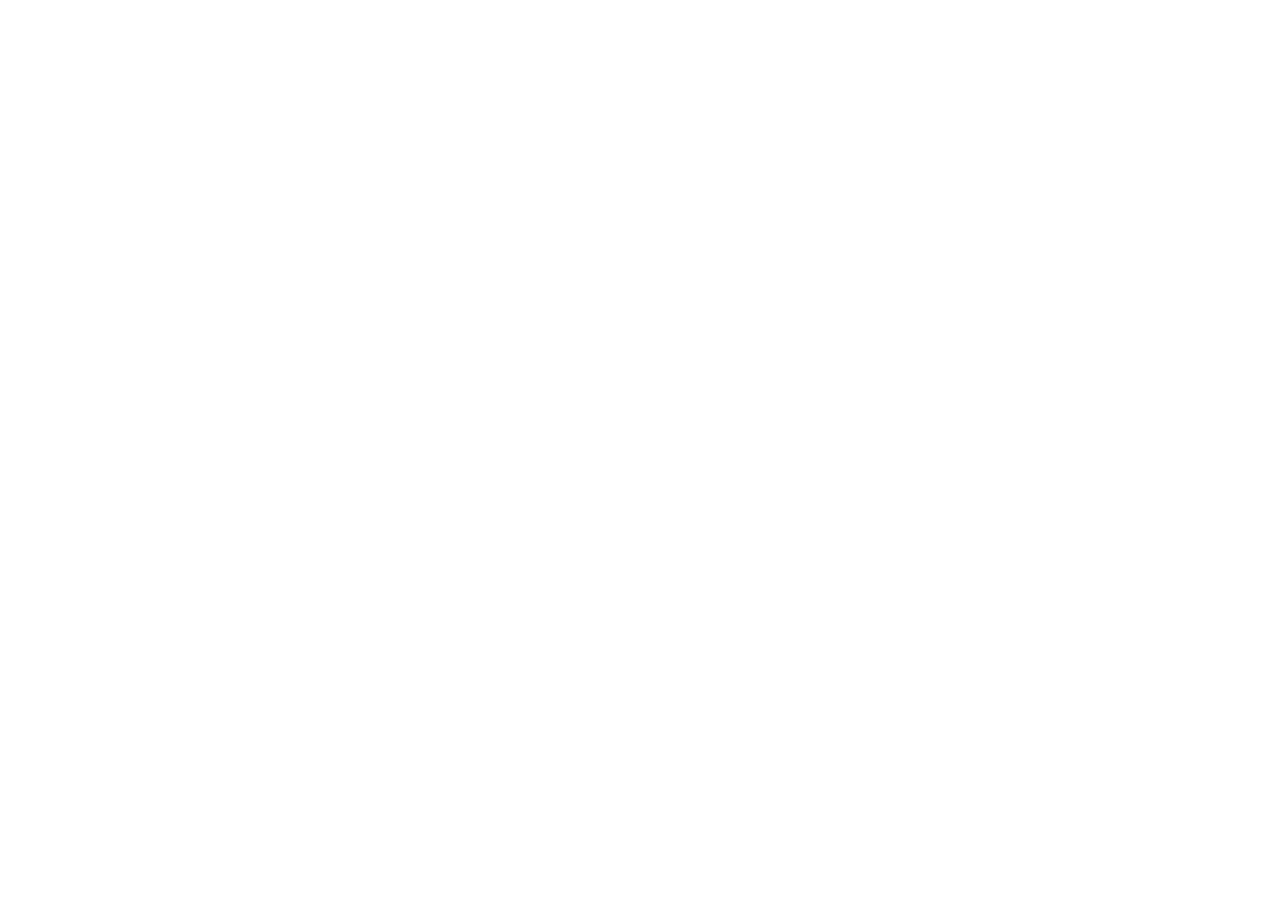
==== public/ticker.html @ c3b3b922 "ticker 0.1" ====
<!DOCTYPE html>
<html>
<head>
<meta charset="UTF-8">
<title>Starting...</title>
<script>
  const workerCode = `
    const SYMBOL = 'SPCX'; 
    const API_KEY = 'd8m4dkpr01qkiso5gv30d8m4dkpr01qkiso5gv3g'; 
    const API_URL = \`https://finnhub.io/api/v1/quote?symbol=\${SYMBOL}&token=\${API_KEY}\`;

    // Updates every 10 seconds (10000ms) to avoid hitting free API rate limits
    setInterval(async () => {
      try {
        const response = await fetch(API_URL);
        const data = await response.json();
        
        // Finnhub returns current price as 'c' and percent change as 'dp'
        if (data.c !== undefined && data.c !== 0) {
            const price = data.c.toFixed(2);
            const direction = data.dp >= 0 ? '▲' : '▼';
            const percent = Math.abs(data.dp).toFixed(2);
            
            postMessage(\`\${SYMBOL} \$\${price} \${direction} \${percent}%\`);
        } else {
            postMessage('Check API Key/Symbol');
        }
      } catch (err) {
        postMessage('Network Error');
      }
    }, 10000); 
  `;

  // Spin up the worker from a Blob so it remains a single file
  const blob = new Blob([workerCode], { type: 'application/javascript' });
  const worker = new Worker(URL.createObjectURL(blob));

  // The main thread receives the data and updates the titlebar
  worker.onmessage = (e) => {
    document.title = e.data;
  };
</script>
</head>
<body></body>
</html>
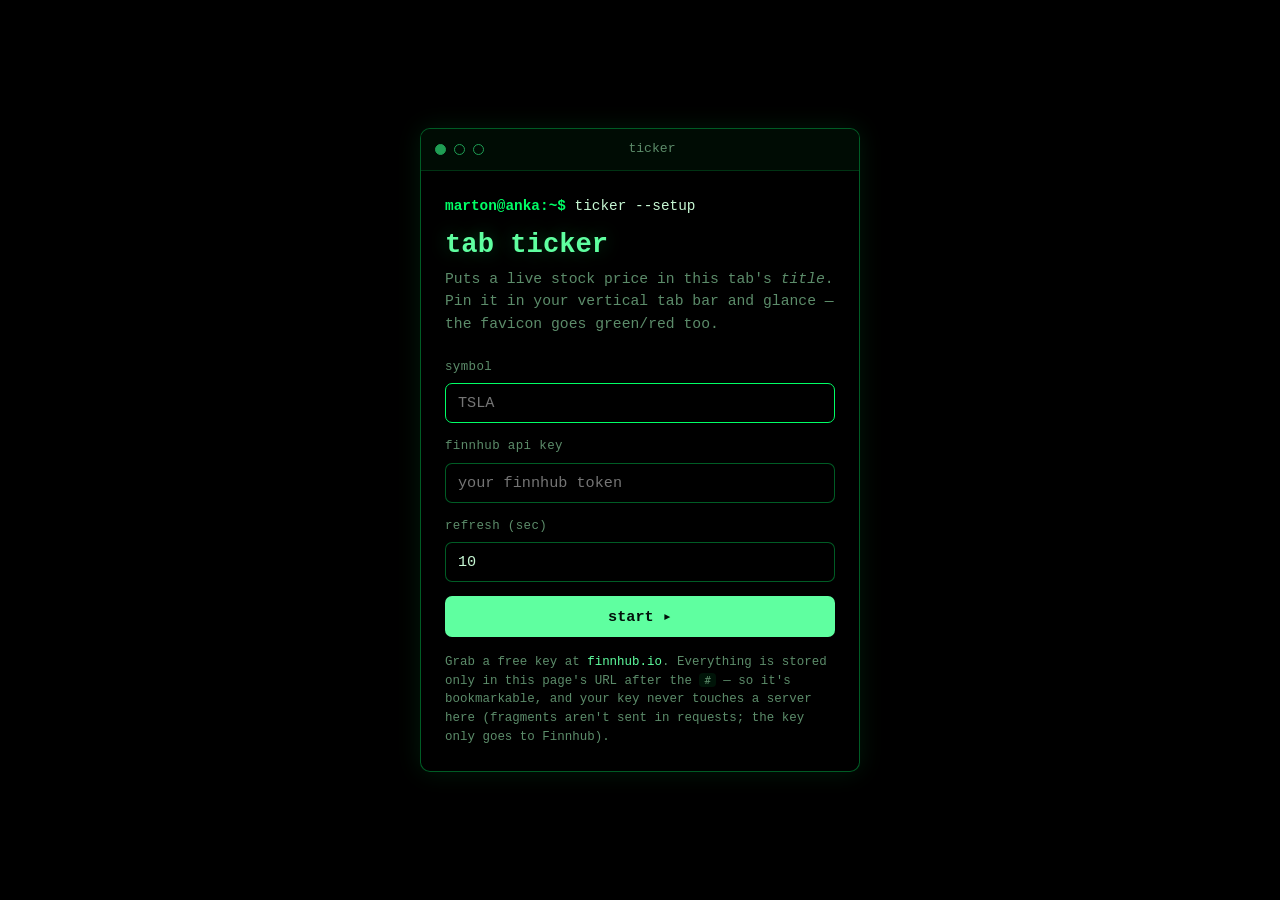
==== commit 12e694cd: "ticker 0.2" ====
--- a/public/ticker.html
+++ b/public/ticker.html
@@ -1,45 +1,281 @@
-<!DOCTYPE html>
-<html>
+<!doctype html>
+<html lang="en">
 <head>
-<meta charset="UTF-8">
-<title>Starting...</title>
-<script>
-  const workerCode = `
-    const SYMBOL = 'SPCX'; 
-    const API_KEY = 'd8m4dkpr01qkiso5gv30d8m4dkpr01qkiso5gv3g'; 
-    const API_URL = \`https://finnhub.io/api/v1/quote?symbol=\${SYMBOL}&token=\${API_KEY}\`;
-
-    // Updates every 10 seconds (10000ms) to avoid hitting free API rate limits
-    setInterval(async () => {
-      try {
-        const response = await fetch(API_URL);
-        const data = await response.json();
-        
-        // Finnhub returns current price as 'c' and percent change as 'dp'
-        if (data.c !== undefined && data.c !== 0) {
-            const price = data.c.toFixed(2);
-            const direction = data.dp >= 0 ? '▲' : '▼';
-            const percent = Math.abs(data.dp).toFixed(2);
-            
-            postMessage(\`\${SYMBOL} \$\${price} \${direction} \${percent}%\`);
-        } else {
-            postMessage('Check API Key/Symbol');
+<meta charset="utf-8">
+<meta name="viewport" content="width=device-width, initial-scale=1">
+<meta name="color-scheme" content="dark">
+<meta name="robots" content="noindex">
+<title>ticker</title>
+<style>
+  :root {
+    color-scheme: dark;
+    --bg: #000;
+    --panel: rgba(0, 0, 0, 0.72);
+    --green: #00ff66;
+    --green-soft: #5fffa0;
+    --green-dim: #1f9e54;
+    --text: #c6f7d3;
+    --muted: #5c8c6a;
+    --line: rgba(0, 255, 102, 0.16);
+    --line-bright: rgba(0, 255, 102, 0.36);
+    --red: #ff5b5b;
+    --mono: ui-monospace, SFMono-Regular, Menlo, Consolas, "Liberation Mono", "DejaVu Sans Mono", monospace;
+  }
+  * { box-sizing: border-box; }
+  body {
+    margin: 0; min-height: 100vh; display: flex; align-items: center; justify-content: center;
+    padding: 24px 16px; background: var(--bg); color: var(--text);
+    font-family: var(--mono); font-size: 15px; line-height: 1.55; -webkit-font-smoothing: antialiased;
+  }
+  a { color: var(--green-soft); text-decoration: none; }
+  a:hover { color: var(--green); }
+  .term {
+    width: 100%; max-width: 440px; border: 1px solid var(--line-bright); border-radius: 10px;
+    background: var(--panel); box-shadow: 0 0 24px rgba(0, 255, 102, 0.1), 0 24px 70px rgba(0, 0, 0, 0.6);
+    overflow: hidden;
+  }
+  .term-bar {
+    display: flex; align-items: center; gap: 8px; padding: 10px 14px;
+    border-bottom: 1px solid var(--line); background: rgba(0, 20, 8, 0.6);
+  }
+  .dot { width: 11px; height: 11px; border-radius: 50%; border: 1px solid var(--green-dim); }
+  .dot:first-child { background: var(--green-dim); }
+  .term-title { flex: 1; text-align: center; margin-right: 33px; color: var(--muted); font-size: 0.82rem; }
+  .term-body { padding: 24px; }
+  .prompt { color: var(--green); font-weight: 700; }
+  .cmd-line { margin: 0 0 14px; font-size: 0.9rem; word-break: break-word; }
+  .name { margin: 0 0 8px; font-size: 1.7rem; line-height: 1.05; color: var(--green-soft); text-shadow: 0 0 18px rgba(0, 255, 102, 0.28); }
+  .tagline { margin: 0 0 22px; color: var(--muted); font-size: 0.92rem; }
+  .form { display: flex; flex-direction: column; gap: 14px; }
+  label { display: flex; flex-direction: column; gap: 6px; font-size: 0.78rem; color: var(--muted); letter-spacing: 0.03em; }
+  input {
+    font-family: var(--mono); font-size: 0.95rem; color: var(--text); background: rgba(0, 0, 0, 0.5);
+    border: 1px solid var(--line-bright); border-radius: 7px; padding: 10px 12px; outline: none; width: 100%;
+  }
+  input:focus { border-color: var(--green); }
+  .row { display: flex; gap: 12px; }
+  .row label { flex: 1; }
+  .btn {
+    font-family: var(--mono); font-weight: 700; font-size: 0.95rem; color: #02100a; background: var(--green-soft);
+    border: none; border-radius: 7px; padding: 11px 16px; cursor: pointer; transition: background 0.14s ease;
+  }
+  .btn:hover { background: var(--green); }
+  .btn-ghost { color: var(--green-soft); background: transparent; border: 1px solid var(--line-bright); }
+  .btn-ghost:hover { background: rgba(0, 255, 102, 0.08); color: var(--green); }
+  .hint { margin: 2px 0 0; color: var(--muted); font-size: 0.78rem; line-height: 1.5; }
+  code { background: rgba(0, 255, 102, 0.08); padding: 1px 5px; border-radius: 4px; font-size: 0.85em; }
+  .quote { display: flex; align-items: baseline; gap: 14px; margin: 4px 0; flex-wrap: wrap; }
+  .price { font-size: 2.6rem; font-weight: 700; color: var(--green-soft); }
+  .change { font-size: 1.05rem; font-weight: 700; color: var(--muted); }
+  .change.up { color: #00e676; }
+  .change.down { color: var(--red); }
+  .meta { margin: 10px 0 0; color: var(--muted); font-size: 0.8rem; word-break: break-word; }
+  .meta.err { color: var(--red); }
+  .actions { margin-top: 22px; display: flex; gap: 10px; }
+  [hidden] { display: none !important; }
+</style>
+</head>
+<body>
+  <main class="term">
+    <div class="term-bar">
+      <span class="dot"></span><span class="dot"></span><span class="dot"></span>
+      <span class="term-title">ticker</span>
+    </div>
+    <div class="term-body">
+
+      <!-- ===== setup ===== -->
+      <section id="setup" hidden>
+        <p class="cmd-line"><span class="prompt">marton@anka:~$</span> ticker --setup</p>
+        <h1 class="name">tab ticker</h1>
+        <p class="tagline">Puts a live stock price in this tab's <em>title</em>. Pin it in your vertical tab bar and glance &mdash; the favicon goes green/red too.</p>
+        <form id="form" class="form" autocomplete="off">
+          <label>symbol
+            <input id="symbol" placeholder="TSLA" autocapitalize="characters" autocomplete="off" spellcheck="false" required>
+          </label>
+          <label>finnhub api key
+            <input id="key" type="password" placeholder="your finnhub token" autocomplete="off" spellcheck="false" required>
+          </label>
+          <div class="row">
+            <label>refresh (sec)
+              <input id="interval" type="number" min="5" step="1" value="10">
+            </label>
+          </div>
+          <button type="submit" class="btn">start &#9656;</button>
+          <p class="hint">
+            Grab a free key at <a href="https://finnhub.io/register" target="_blank" rel="noopener noreferrer">finnhub.io</a>.
+            Everything is stored only in this page's URL after the <code>#</code> &mdash; so it's bookmarkable, and your key
+            never touches a server here (fragments aren't sent in requests; the key only goes to Finnhub).
+          </p>
+        </form>
+      </section>
+
+      <!-- ===== live ===== -->
+      <section id="live" hidden>
+        <p class="cmd-line"><span class="prompt">$</span> watching <span id="liveSymbol" class="prompt">&mdash;</span></p>
+        <div class="quote">
+          <span id="price" class="price">&mdash;</span>
+          <span id="change" class="change">&mdash;</span>
+        </div>
+        <p class="meta"><span id="status">starting&hellip;</span> &middot; updated <span id="updated">&mdash;</span></p>
+        <p class="meta">tab title &rarr; <code id="titlePreview">&mdash;</code></p>
+        <div class="actions">
+          <button id="edit" type="button" class="btn btn-ghost">change</button>
+          <button id="copy" type="button" class="btn btn-ghost">copy link</button>
+        </div>
+      </section>
+
+    </div>
+  </main>
+
+  <!-- worker source kept as inert text so it needs no escaping; spun up from a Blob to stay single-file -->
+  <script id="worker-src" type="text/worker">
+    var timer = null;
+    onmessage = function (e) {
+      var symbol = e.data.symbol, apiKey = e.data.apiKey, interval = e.data.interval;
+      var url = 'https://finnhub.io/api/v1/quote?symbol=' + encodeURIComponent(symbol) + '&token=' + encodeURIComponent(apiKey);
+      if (timer) clearInterval(timer);
+      var tick = function () {
+        fetch(url).then(function (res) {
+          if (!res.ok) {
+            postMessage({ error: res.status === 429 ? 'rate limited - slow the refresh'
+              : (res.status === 401 || res.status === 403) ? 'invalid api key'
+              : 'http ' + res.status });
+            return null;
+          }
+          return res.json();
+        }).then(function (d) {
+          if (!d) return;
+          if (typeof d.c === 'number' && d.c !== 0) {
+            postMessage({ symbol: symbol, c: d.c, dp: typeof d.dp === 'number' ? d.dp : 0 });
+          } else {
+            postMessage({ error: 'no data for ' + symbol });
+          }
+        }).catch(function () { postMessage({ error: 'network error' }); });
+      };
+      tick();                              // fetch immediately, don't wait a full interval
+      timer = setInterval(tick, interval);
+    };
+  </script>
+
+  <script>
+    (function () {
+      var $ = function (id) { return document.getElementById(id); };
+      var setupEl = $('setup'), liveEl = $('live'), formEl = $('form');
+      var symEl = $('symbol'), keyEl = $('key'), intEl = $('interval');
+      var priceEl = $('price'), changeEl = $('change'), statusEl = $('status'),
+          updatedEl = $('updated'), titlePrevEl = $('titlePreview'), liveSymEl = $('liveSymbol');
+      var faviconState = true;
+      var faviconFirst = true;
+
+      // --- config <-> URL fragment (base64url of JSON; never leaves the client) ---
+      function enc(o) { return btoa(JSON.stringify(o)).replace(/\+/g, '-').replace(/\//g, '_').replace(/=+$/, ''); }
+      function dec(s) { try { return JSON.parse(atob(s.replace(/-/g, '+').replace(/_/g, '/'))); } catch (e) { return null; } }
+      function parseHash() { var h = location.hash.slice(1); return h ? dec(h) : null; }
+
+      // --- worker ---
+      var worker = null, lastKey = '', curSymbol = '';
+      function ensureWorker() {
+        if (worker) return worker;
+        var blob = new Blob([$('worker-src').textContent], { type: 'application/javascript' });
+        worker = new Worker(URL.createObjectURL(blob));
+        worker.onmessage = onTick;
+        return worker;
+      }
+      function startWorker(cfg) {
+        var key = cfg.s + '|' + cfg.k + '|' + cfg.i;
+        if (key === lastKey) return;       // dedupe identical (re)submits
+        lastKey = key;
+        ensureWorker().postMessage({ symbol: cfg.s, apiKey: cfg.k, interval: Math.max(5, parseInt(cfg.i, 10) || 10) * 1000 });
+      }
+
+      function setStatus(text, isErr) { statusEl.textContent = text; statusEl.parentNode.className = 'meta' + (isErr ? ' err' : ''); }
+
+      function onTick(e) {
+        var m = e.data;
+        if (m.error) {
+          document.title = '⚠ ' + (curSymbol || 'ticker');   // ⚠
+          setStatus(m.error, true);
+          return;
         }
-      } catch (err) {
-        postMessage('Network Error');
-      }
-    }, 10000); 
-  `;
-
-  // Spin up the worker from a Blob so it remains a single file
-  const blob = new Blob([workerCode], { type: 'application/javascript' });
-  const worker = new Worker(URL.createObjectURL(blob));
-
-  // The main thread receives the data and updates the titlebar
-  worker.onmessage = (e) => {
-    document.title = e.data;
-  };
-</script>
-</head>
-<body></body>
-</html>+        var up = m.dp >= 0;
+        var price = m.c.toFixed(2);
+        var pct = (up ? '+' : '') + m.dp.toFixed(2) + '%';
+        var title = m.symbol + ' ' + price + '  ' + pct;
+        document.title = title;
+        setFavicon(up);
+        priceEl.textContent = '$' + price;
+        changeEl.textContent = arrow + ' ' + pct;
+        changeEl.className = 'change ' + (up ? 'up' : 'down');
+        titlePrevEl.textContent = title;
+        updatedEl.textContent = new Date().toLocaleTimeString();
+        setStatus('live', false);
+      }
+
+      // --- color-coded favicon so the vertical tab reads at a glance ---
+      function setFavicon(up) {
+        if (faviconFirst) 
+          faviconFirst = false;
+        else 
+          if (faviconState == up)
+            return;
+        faviconState = up;
+        var c = document.createElement('canvas'); c.width = 32; c.height = 32;
+        var x = c.getContext('2d');
+        x.fillStyle = up ? '#00e676' : '#ff5252';
+        x.beginPath();
+        if (up) { x.moveTo(16, 4); x.lineTo(29, 27); x.lineTo(3, 27); }
+        else    { x.moveTo(16, 28); x.lineTo(29, 5); x.lineTo(3, 5); }
+        x.closePath(); x.fill();
+        var link = document.querySelector('link[rel="icon"]');
+        if (!link) { link = document.createElement('link'); link.rel = 'icon'; document.head.appendChild(link); }
+        link.href = c.toDataURL('image/png');
+      }
+
+      // --- views ---
+      function showSetup(cfg) {
+        liveEl.hidden = true; setupEl.hidden = false;
+        if (cfg) { if (cfg.s) symEl.value = cfg.s; if (cfg.k) keyEl.value = cfg.k; if (cfg.i) intEl.value = cfg.i; }
+        document.title = 'ticker — setup';
+        setTimeout(function () { symEl.focus(); }, 0);
+      }
+      function showLive(cfg) {
+        setupEl.hidden = true; liveEl.hidden = false;
+        curSymbol = cfg.s;
+        liveSymEl.textContent = cfg.s;
+        priceEl.textContent = '—';
+        changeEl.textContent = '—'; changeEl.className = 'change';
+        document.title = '· ' + cfg.s;
+        setStatus('starting…', false);
+        startWorker(cfg);
+      }
+
+      function init() {
+        var cfg = parseHash();
+        if (cfg && cfg.s && cfg.k) showLive(cfg);
+        else showSetup(cfg);
+      }
+
+      formEl.addEventListener('submit', function (e) {
+        e.preventDefault();
+        var s = symEl.value.trim().toUpperCase();
+        var k = keyEl.value.trim();
+        var i = Math.max(5, parseInt(intEl.value, 10) || 10);
+        if (!s || !k) return;
+        location.hash = enc({ s: s, k: k, i: i });   // serialize -> bookmarkable
+        init();                                       // and run now (covers an unchanged hash)
+      });
+
+      $('edit').addEventListener('click', function () { showSetup(parseHash()); });
+      $('copy').addEventListener('click', function (e) {
+        var btn = e.currentTarget;
+        var done = function () { btn.textContent = 'copied ✓'; setTimeout(function () { btn.textContent = 'copy link'; }, 1500); };
+        if (navigator.clipboard && navigator.clipboard.writeText) navigator.clipboard.writeText(location.href).then(done, function(){});
+        else { var t = document.createElement('textarea'); t.value = location.href; document.body.appendChild(t); t.select(); try { document.execCommand('copy'); done(); } catch (e2) {} document.body.removeChild(t); }
+      });
+
+      window.addEventListener('hashchange', init);
+      init();
+    })();
+  </script>
+</body>
+</html>
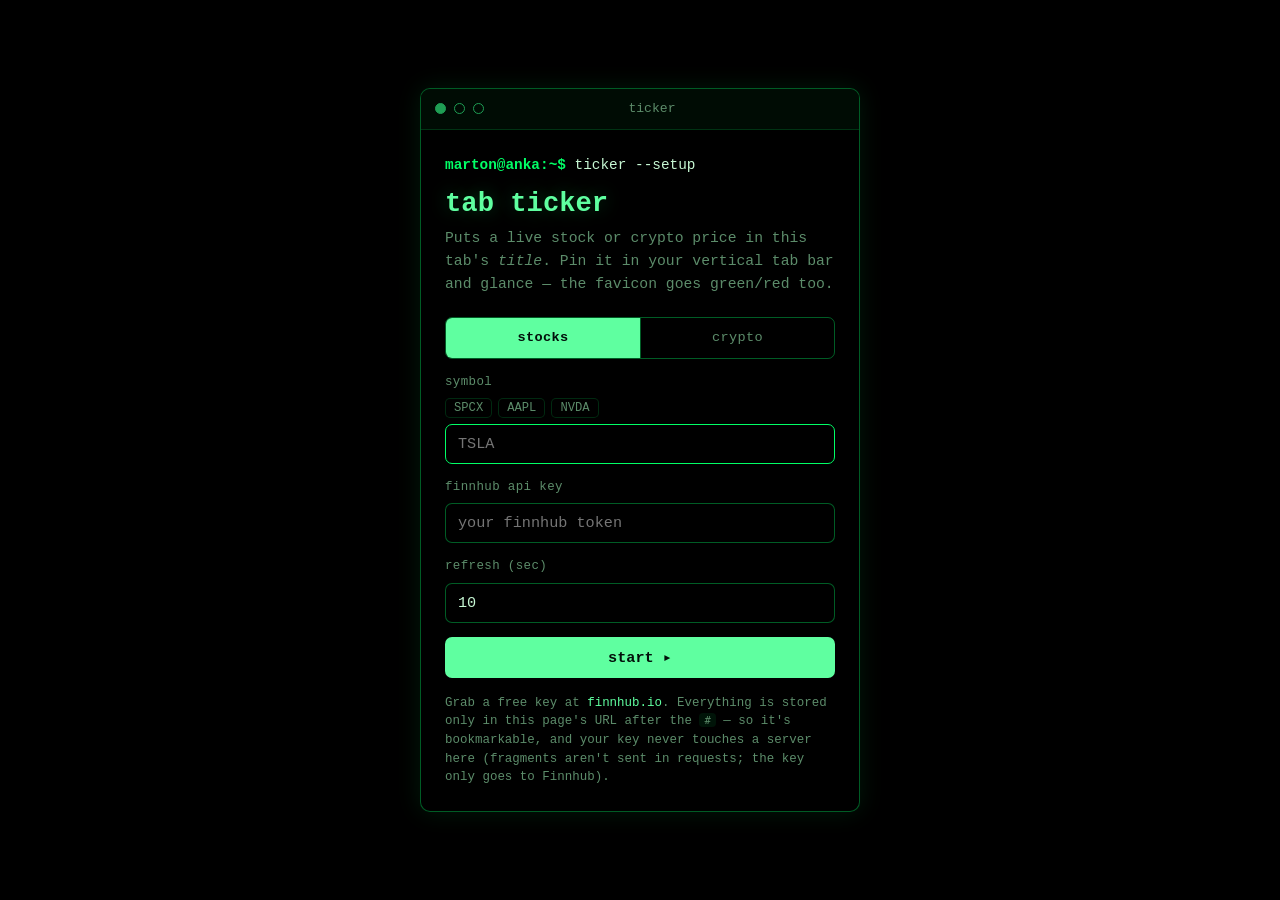
==== commit e9e9e34c: "ticker 0.4" ====
--- a/public/ticker.html
+++ b/public/ticker.html
@@ -53,6 +53,15 @@
     border: 1px solid var(--line-bright); border-radius: 7px; padding: 10px 12px; outline: none; width: 100%;
   }
   input:focus { border-color: var(--green); }
+  .seg { display: flex; border: 1px solid var(--line-bright); border-radius: 7px; overflow: hidden; }
+  .seg-opt { display: block; flex: 1; margin: 0; }
+  .seg-opt input { display: none; }
+  .seg-opt span { display: block; text-align: center; padding: 9px 0; font-size: 0.85rem; color: var(--muted); cursor: pointer; transition: background 0.14s ease, color 0.14s ease; }
+  .seg-opt + .seg-opt span { border-left: 1px solid var(--line-bright); }
+  .seg-opt input:checked + span { background: var(--green-soft); color: #02100a; font-weight: 700; }
+  .examples { display: flex; flex-wrap: wrap; gap: 6px; }
+  .ex { font-family: var(--mono); font-size: 0.76rem; color: var(--muted); background: rgba(0, 0, 0, 0.3); border: 1px solid var(--line); border-radius: 5px; padding: 2px 8px; cursor: pointer; transition: color 0.14s ease, border-color 0.14s ease; }
+  .ex:hover { color: var(--green); border-color: var(--line-bright); }
   .row { display: flex; gap: 12px; }
   .row label { flex: 1; }
   .btn {
@@ -87,13 +96,18 @@
       <section id="setup" hidden>
         <p class="cmd-line"><span class="prompt">marton@anka:~$</span> ticker --setup</p>
         <h1 class="name">tab ticker</h1>
-        <p class="tagline">Puts a live stock price in this tab's <em>title</em>. Pin it in your vertical tab bar and glance &mdash; the favicon goes green/red too.</p>
+        <p class="tagline">Puts a live stock or crypto price in this tab's <em>title</em>. Pin it in your vertical tab bar and glance &mdash; the favicon goes green/red too.</p>
         <form id="form" class="form" autocomplete="off">
-          <label>symbol
+          <div class="seg" role="radiogroup" aria-label="market">
+            <label class="seg-opt"><input type="radio" name="mode" value="stock" checked><span>stocks</span></label>
+            <label class="seg-opt"><input type="radio" name="mode" value="crypto"><span>crypto</span></label>
+          </div>
+          <label><span id="symLabel">symbol</span>
+            <div class="examples" id="examples"></div>
             <input id="symbol" placeholder="TSLA" autocapitalize="characters" autocomplete="off" spellcheck="false" required>
           </label>
-          <label>finnhub api key
-            <input id="key" type="password" placeholder="your finnhub token" autocomplete="off" spellcheck="false" required>
+          <label id="keyField">finnhub api key
+            <input id="key" type="password" placeholder="your finnhub token" autocomplete="off" spellcheck="false">
           </label>
           <div class="row">
             <label>refresh (sec)
@@ -101,10 +115,15 @@
             </label>
           </div>
           <button type="submit" class="btn">start &#9656;</button>
-          <p class="hint">
+          <p class="hint" id="hintStock">
             Grab a free key at <a href="https://finnhub.io/register" target="_blank" rel="noopener noreferrer">finnhub.io</a>.
             Everything is stored only in this page's URL after the <code>#</code> &mdash; so it's bookmarkable, and your key
             never touches a server here (fragments aren't sent in requests; the key only goes to Finnhub).
+          </p>
+          <p class="hint" id="hintCrypto" hidden>
+            Prices from <a href="https://www.coinbase.com" target="_blank" rel="noopener noreferrer">Coinbase</a> &mdash; no key needed.
+            Enter a coin like <code>BTC</code> (USD assumed) or a full pair like <code>ETH-EUR</code>.
+            Settings live in the URL after the <code>#</code>, so it stays bookmarkable.
           </p>
         </form>
       </section>
@@ -131,27 +150,56 @@
   <script id="worker-src" type="text/worker">
     var timer = null;
     onmessage = function (e) {
-      var symbol = e.data.symbol, apiKey = e.data.apiKey, interval = e.data.interval;
-      var url = 'https://finnhub.io/api/v1/quote?symbol=' + encodeURIComponent(symbol) + '&token=' + encodeURIComponent(apiKey);
+      var symbol = e.data.symbol, apiKey = e.data.apiKey, mode = e.data.mode, interval = e.data.interval;
       if (timer) clearInterval(timer);
-      var tick = function () {
-        fetch(url).then(function (res) {
-          if (!res.ok) {
-            postMessage({ error: res.status === 429 ? 'rate limited - slow the refresh'
-              : (res.status === 401 || res.status === 403) ? 'invalid api key'
-              : 'http ' + res.status });
-            return null;
-          }
-          return res.json();
-        }).then(function (d) {
-          if (!d) return;
-          if (typeof d.c === 'number' && d.c !== 0) {
-            postMessage({ symbol: symbol, c: d.c, dp: typeof d.dp === 'number' ? d.dp : 0 });
-          } else {
-            postMessage({ error: 'no data for ' + symbol });
-          }
-        }).catch(function () { postMessage({ error: 'network error' }); });
-      };
+      var tick;
+
+      if (mode === 'crypto') {
+        // Coinbase Exchange 24h stats - no key, CORS-friendly. last = price, open = 24h open.
+        var product = symbol.indexOf('-') >= 0 ? symbol : symbol + '-USD';
+        var curl = 'https://api.exchange.coinbase.com/products/' + encodeURIComponent(product) + '/stats';
+        tick = function () {
+          fetch(curl).then(function (res) {
+            if (!res.ok) {
+              postMessage({ error: res.status === 404 ? 'no such pair: ' + product
+                : res.status === 429 ? 'rate limited - slow the refresh'
+                : 'http ' + res.status });
+              return null;
+            }
+            return res.json();
+          }).then(function (d) {
+            if (!d) return;
+            var last = parseFloat(d.last), open = parseFloat(d.open);
+            if (isFinite(last) && last !== 0) {
+              postMessage({ symbol: symbol, c: last, dp: (isFinite(open) && open !== 0) ? (last - open) / open * 100 : 0 });
+            } else {
+              postMessage({ error: 'no data for ' + product });
+            }
+          }).catch(function () { postMessage({ error: 'network error' }); });
+        };
+      } else {
+        // Finnhub quote - needs a key. c = price, dp = percent change.
+        var furl = 'https://finnhub.io/api/v1/quote?symbol=' + encodeURIComponent(symbol) + '&token=' + encodeURIComponent(apiKey);
+        tick = function () {
+          fetch(furl).then(function (res) {
+            if (!res.ok) {
+              postMessage({ error: res.status === 429 ? 'rate limited - slow the refresh'
+                : (res.status === 401 || res.status === 403) ? 'invalid api key'
+                : 'http ' + res.status });
+              return null;
+            }
+            return res.json();
+          }).then(function (d) {
+            if (!d) return;
+            if (typeof d.c === 'number' && d.c !== 0) {
+              postMessage({ symbol: symbol, c: d.c, dp: typeof d.dp === 'number' ? d.dp : 0 });
+            } else {
+              postMessage({ error: 'no data for ' + symbol });
+            }
+          }).catch(function () { postMessage({ error: 'network error' }); });
+        };
+      }
+
       tick();                              // fetch immediately, don't wait a full interval
       timer = setInterval(tick, interval);
     };
@@ -182,10 +230,11 @@
         return worker;
       }
       function startWorker(cfg) {
-        var key = cfg.s + '|' + cfg.k + '|' + cfg.i;
-        if (key === lastKey) return;       // dedupe identical (re)submits
-        lastKey = key;
-        ensureWorker().postMessage({ symbol: cfg.s, apiKey: cfg.k, interval: Math.max(5, parseInt(cfg.i, 10) || 10) * 1000 });
+        var mode = cfg.m || 'stock';
+        var dk = cfg.s + '|' + cfg.k + '|' + cfg.i + '|' + mode;
+        if (dk === lastKey) return;        // dedupe identical (re)submits
+        lastKey = dk;
+        ensureWorker().postMessage({ symbol: cfg.s, apiKey: cfg.k, mode: mode, interval: Math.max(5, parseInt(cfg.i, 10) || 10) * 1000 });
       }
 
       function setStatus(text, isErr) { statusEl.textContent = text; statusEl.parentNode.className = 'meta' + (isErr ? ' err' : ''); }
@@ -204,7 +253,7 @@
         document.title = title;
         setFavicon(up);
         priceEl.textContent = '$' + price;
-        changeEl.textContent = arrow + ' ' + pct;
+        changeEl.textContent = pct;
         changeEl.className = 'change ' + (up ? 'up' : 'down');
         titlePrevEl.textContent = title;
         updatedEl.textContent = new Date().toLocaleTimeString();
@@ -232,8 +281,30 @@
       }
 
       // --- views ---
+      var SAMPLES = { stock: ['SPCX', 'AAPL', 'NVDA'], crypto: ['BTC', 'ETH-EUR'] };
+      function applyMode(mode) {
+        var crypto = mode === 'crypto';
+        $('keyField').hidden = crypto;
+        keyEl.required = !crypto;
+        $('symLabel').textContent = crypto ? 'coin / pair' : 'symbol';
+        symEl.placeholder = crypto ? 'BTC' : 'TSLA';
+        $('hintStock').hidden = crypto;
+        $('hintCrypto').hidden = !crypto;
+        var ex = $('examples'); ex.innerHTML = '';
+        SAMPLES[crypto ? 'crypto' : 'stock'].forEach(function (s) {
+          var b = document.createElement('button');
+          b.type = 'button'; b.className = 'ex'; b.textContent = s;
+          b.addEventListener('click', function () { symEl.value = s; symEl.focus(); });
+          ex.appendChild(b);
+        });
+      }
+
       function showSetup(cfg) {
         liveEl.hidden = true; setupEl.hidden = false;
+        var mode = (cfg && cfg.m) || 'stock';
+        var radio = document.querySelector('input[name="mode"][value="' + mode + '"]');
+        if (radio) radio.checked = true;
+        applyMode(mode);
         if (cfg) { if (cfg.s) symEl.value = cfg.s; if (cfg.k) keyEl.value = cfg.k; if (cfg.i) intEl.value = cfg.i; }
         document.title = 'ticker — setup';
         setTimeout(function () { symEl.focus(); }, 0);
@@ -251,18 +322,24 @@
 
       function init() {
         var cfg = parseHash();
-        if (cfg && cfg.s && cfg.k) showLive(cfg);
+        var mode = cfg && (cfg.m || 'stock');
+        if (cfg && cfg.s && (mode === 'crypto' || cfg.k)) showLive(cfg);
         else showSetup(cfg);
       }
+
+      [].forEach.call(document.querySelectorAll('input[name="mode"]'), function (radio) {
+        radio.addEventListener('change', function () { applyMode(radio.value); });
+      });
 
       formEl.addEventListener('submit', function (e) {
         e.preventDefault();
+        var mode = (document.querySelector('input[name="mode"]:checked') || {}).value || 'stock';
         var s = symEl.value.trim().toUpperCase();
-        var k = keyEl.value.trim();
+        var k = mode === 'crypto' ? '' : keyEl.value.trim();
         var i = Math.max(5, parseInt(intEl.value, 10) || 10);
-        if (!s || !k) return;
-        location.hash = enc({ s: s, k: k, i: i });   // serialize -> bookmarkable
-        init();                                       // and run now (covers an unchanged hash)
+        if (!s || (mode === 'stock' && !k)) return;
+        location.hash = enc({ s: s, k: k, i: i, m: mode });   // serialize -> bookmarkable
+        init();                                                // and run now (covers an unchanged hash)
       });
 
       $('edit').addEventListener('click', function () { showSetup(parseHash()); });
